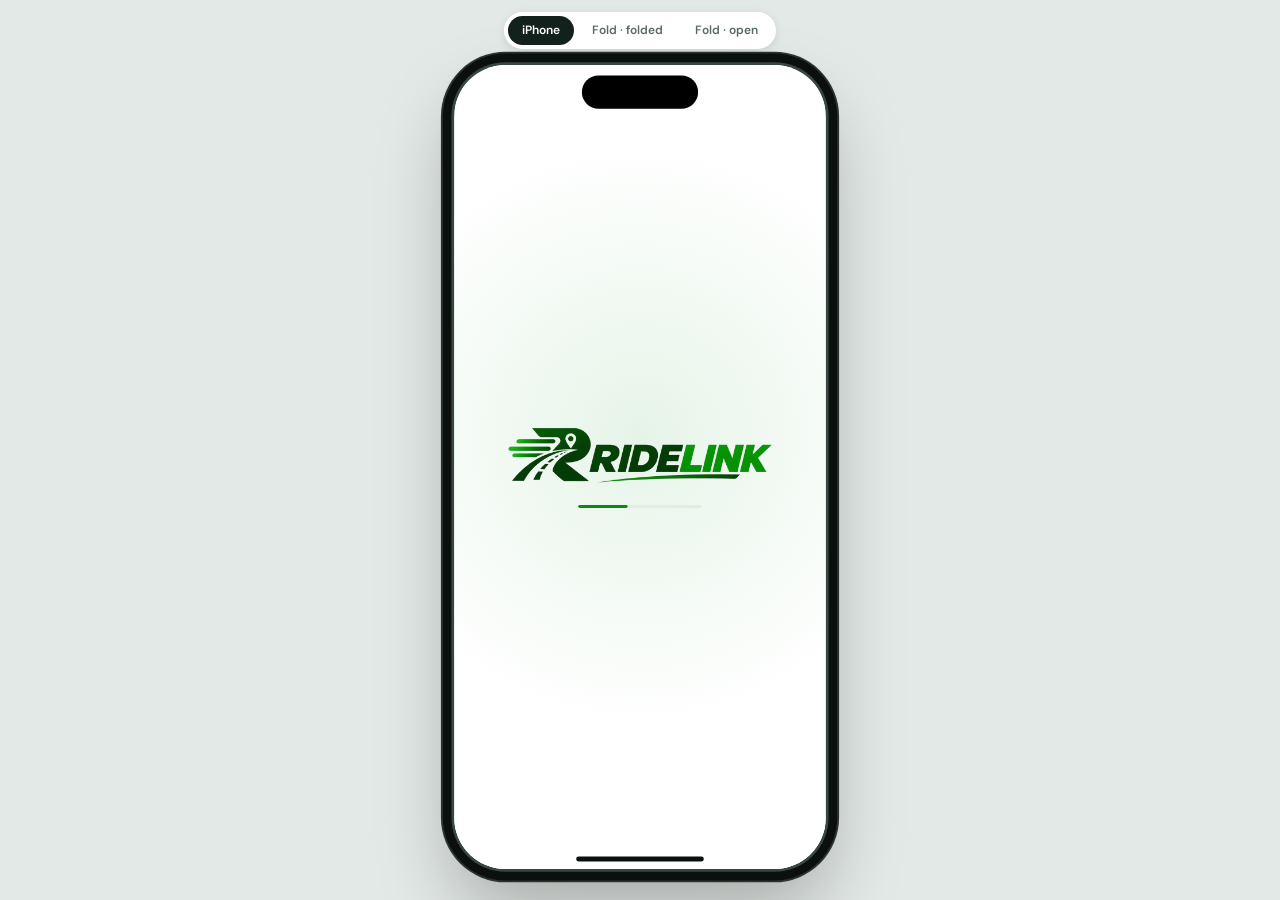
==== index.html @ 1ab0fea7 "Earnings: tappable trip cards with passenger breakdown, tips and payout status" ====
<!DOCTYPE html>
<html lang="en">
<head>
<meta charset="utf-8">
<meta name="viewport" content="width=device-width, initial-scale=1, viewport-fit=cover, interactive-widget=resizes-content">
<meta name="theme-color" content="#ffffff">
<meta name="apple-mobile-web-app-capable" content="yes">
<meta name="apple-mobile-web-app-status-bar-style" content="default">
<meta name="mobile-web-app-capable" content="yes">
<title>RideLink</title>
<link rel="icon" href="favicon.ico" sizes="any">
<link rel="icon" type="image/png" sizes="32x32" href="assets/icons/favicon-32.png">
<link rel="icon" type="image/png" sizes="16x16" href="assets/icons/favicon-16.png">
<link rel="apple-touch-icon" href="assets/icons/apple-touch-icon.png">
<link rel="manifest" href="manifest.webmanifest">
<meta name="apple-mobile-web-app-title" content="RideLink">
<link rel="preload" as="image" href="assets/logo.png">
<link rel="preconnect" href="https://fonts.googleapis.com">
<link rel="preconnect" href="https://fonts.gstatic.com" crossorigin>
<link href="https://fonts.googleapis.com/css2?family=Bricolage+Grotesque:wght@600;700;800&family=DM+Sans:wght@400;500;600;700&display=swap" rel="stylesheet">
<link rel="stylesheet" href="assets/vendor/leaflet.css">
<link rel="stylesheet" href="style.css?v=1795787626">
</head>
<body>
<div class="devbar" id="devbar" role="group" aria-label="Preview device"></div>
<div class="phone dev-iphone" id="phone" data-mode="passenger">
  <div id="boot" role="status" aria-label="Loading RideLink"><div class="bl"><img src="assets/logo.png" alt="RideLink"><div class="bar"><i></i></div></div></div>
  <div class="sbar" aria-hidden="true"></div>
  <div class="island"></div><div class="hole"></div>
  <div class="status"><span>9:41</span><span class="ic">
    <svg viewBox="0 0 18 12" aria-hidden="true"><rect x="0" y="8" width="3" height="4" rx="1"/><rect x="5" y="5.5" width="3" height="6.5" rx="1"/><rect x="10" y="3" width="3" height="9" rx="1"/><rect x="15" y="0" width="3" height="12" rx="1"/></svg>
    <svg viewBox="0 0 26 12" aria-hidden="true"><rect x=".5" y=".5" width="22" height="11" rx="3.5" fill="none" stroke="#13211c" opacity=".4"/><rect x="2" y="2" width="19" height="8" rx="2.2"/><rect x="24" y="4" width="2" height="4" rx="1" opacity=".4"/></svg></span></div>
  <header class="top" id="hdr"></header>
  <main id="screen"><div id="view"></div><div id="maplayer"></div></main>
  <nav class="tabs" id="tabs" aria-label="Main"></nav>
  <div class="hinge"></div>
  <div class="home"></div>
</div>
<script src="assets/vendor/leaflet.js"></script>
<script src="config.js"></script>
<script src="app.js?v=1795787626"></script>
</body>
</html>
---- assets/vendor/leaflet.css ----
/* required styles */

.leaflet-pane,
.leaflet-tile,
.leaflet-marker-icon,
.leaflet-marker-shadow,
.leaflet-tile-container,
.leaflet-pane > svg,
.leaflet-pane > canvas,
.leaflet-zoom-box,
.leaflet-image-layer,
.leaflet-layer {
	position: absolute;
	left: 0;
	top: 0;
	}
.leaflet-container {
	overflow: hidden;
	}
.leaflet-tile,
.leaflet-marker-icon,
.leaflet-marker-shadow {
	-webkit-user-select: none;
	   -moz-user-select: none;
	        user-select: none;
	  -webkit-user-drag: none;
	}
/* Prevents IE11 from highlighting tiles in blue */
.leaflet-tile::selection {
	background: transparent;
}
/* Safari renders non-retina tile on retina better with this, but Chrome is worse */
.leaflet-safari .leaflet-tile {
	image-rendering: -webkit-optimize-contrast;
	}
/* hack that prevents hw layers "stretching" when loading new tiles */
.leaflet-safari .leaflet-tile-container {
	width: 1600px;
	height: 1600px;
	-webkit-transform-origin: 0 0;
	}
.leaflet-marker-icon,
.leaflet-marker-shadow {
	display: block;
	}
/* .leaflet-container svg: reset svg max-width decleration shipped in Joomla! (joomla.org) 3.x */
/* .leaflet-container img: map is broken in FF if you have max-width: 100% on tiles */
.leaflet-container .leaflet-overlay-pane svg {
	max-width: none !important;
	max-height: none !important;
	}
.leaflet-container .leaflet-marker-pane img,
.leaflet-container .leaflet-shadow-pane img,
.leaflet-container .leaflet-tile-pane img,
.leaflet-container img.leaflet-image-layer,
.leaflet-container .leaflet-tile {
	max-width: none !important;
	max-height: none !important;
	width: auto;
	padding: 0;
	}

.leaflet-container img.leaflet-tile {
	/* See: https://bugs.chromium.org/p/chromium/issues/detail?id=600120 */
	mix-blend-mode: plus-lighter;
}

.leaflet-container.leaflet-touch-zoom {
	-ms-touch-action: pan-x pan-y;
	touch-action: pan-x pan-y;
	}
.leaflet-container.leaflet-touch-drag {
	-ms-touch-action: pinch-zoom;
	/* Fallback for FF which doesn't support pinch-zoom */
	touch-action: none;
	touch-action: pinch-zoom;
}
.leaflet-container.leaflet-touch-drag.leaflet-touch-zoom {
	-ms-touch-action: none;
	touch-action: none;
}
.leaflet-container {
	-webkit-tap-highlight-color: transparent;
}
.leaflet-container a {
	-webkit-tap-highlight-color: rgba(51, 181, 229, 0.4);
}
.leaflet-tile {
	filter: inherit;
	visibility: hidden;
	}
.leaflet-tile-loaded {
	visibility: inherit;
	}
.leaflet-zoom-box {
	width: 0;
	height: 0;
	-moz-box-sizing: border-box;
	     box-sizing: border-box;
	z-index: 800;
	}
/* workaround for https://bugzilla.mozilla.org/show_bug.cgi?id=888319 */
.leaflet-overlay-pane svg {
	-moz-user-select: none;
	}

.leaflet-pane         { z-index: 400; }

.leaflet-tile-pane    { z-index: 200; }
.leaflet-overlay-pane { z-index: 400; }
.leaflet-shadow-pane  { z-index: 500; }
.leaflet-marker-pane  { z-index: 600; }
.leaflet-tooltip-pane   { z-index: 650; }
.leaflet-popup-pane   { z-index: 700; }

.leaflet-map-pane canvas { z-index: 100; }
.leaflet-map-pane svg    { z-index: 200; }

.leaflet-vml-shape {
	width: 1px;
	height: 1px;
	}
.lvml {
	behavior: url(#default#VML);
	display: inline-block;
	position: absolute;
	}


/* control positioning */

.leaflet-control {
	position: relative;
	z-index: 800;
	pointer-events: visiblePainted; /* IE 9-10 doesn't have auto */
	pointer-events: auto;
	}
.leaflet-top,
.leaflet-bottom {
	position: absolute;
	z-index: 1000;
	pointer-events: none;
	}
.leaflet-top {
	top: 0;
	}
.leaflet-right {
	right: 0;
	}
.leaflet-bottom {
	bottom: 0;
	}
.leaflet-left {
	left: 0;
	}
.leaflet-control {
	float: left;
	clear: both;
	}
.leaflet-right .leaflet-control {
	float: right;
	}
.leaflet-top .leaflet-control {
	margin-top: 10px;
	}
.leaflet-bottom .leaflet-control {
	margin-bottom: 10px;
	}
.leaflet-left .leaflet-control {
	margin-left: 10px;
	}
.leaflet-right .leaflet-control {
	margin-right: 10px;
	}


/* zoom and fade animations */

.leaflet-fade-anim .leaflet-popup {
	opacity: 0;
	-webkit-transition: opacity 0.2s linear;
	   -moz-transition: opacity 0.2s linear;
	        transition: opacity 0.2s linear;
	}
.leaflet-fade-anim .leaflet-map-pane .leaflet-popup {
	opacity: 1;
	}
.leaflet-zoom-animated {
	-webkit-transform-origin: 0 0;
	    -ms-transform-origin: 0 0;
	        transform-origin: 0 0;
	}
svg.leaflet-zoom-animated {
	will-change: transform;
}

.leaflet-zoom-anim .leaflet-zoom-animated {
	-webkit-transition: -webkit-transform 0.25s cubic-bezier(0,0,0.25,1);
	   -moz-transition:    -moz-transform 0.25s cubic-bezier(0,0,0.25,1);
	        transition:         transform 0.25s cubic-bezier(0,0,0.25,1);
	}
.leaflet-zoom-anim .leaflet-tile,
.leaflet-pan-anim .leaflet-tile {
	-webkit-transition: none;
	   -moz-transition: none;
	        transition: none;
	}

.leaflet-zoom-anim .leaflet-zoom-hide {
	visibility: hidden;
	}


/* cursors */

.leaflet-interactive {
	cursor: pointer;
	}
.leaflet-grab {
	cursor: -webkit-grab;
	cursor:    -moz-grab;
	cursor:         grab;
	}
.leaflet-crosshair,
.leaflet-crosshair .leaflet-interactive {
	cursor: crosshair;
	}
.leaflet-popup-pane,
.leaflet-control {
	cursor: auto;
	}
.leaflet-dragging .leaflet-grab,
.leaflet-dragging .leaflet-grab .leaflet-interactive,
.leaflet-dragging .leaflet-marker-draggable {
	cursor: move;
	cursor: -webkit-grabbing;
	cursor:    -moz-grabbing;
	cursor:         grabbing;
	}

/* marker & overlays interactivity */
.leaflet-marker-icon,
.leaflet-marker-shadow,
.leaflet-image-layer,
.leaflet-pane > svg path,
.leaflet-tile-container {
	pointer-events: none;
	}

.leaflet-marker-icon.leaflet-interactive,
.leaflet-image-layer.leaflet-interactive,
.leaflet-pane > svg path.leaflet-interactive,
svg.leaflet-image-layer.leaflet-interactive path {
	pointer-events: visiblePainted; /* IE 9-10 doesn't have auto */
	pointer-events: auto;
	}

/* visual tweaks */

.leaflet-container {
	background: #ddd;
	outline-offset: 1px;
	}
.leaflet-container a {
	color: #0078A8;
	}
.leaflet-zoom-box {
	border: 2px dotted #38f;
	background: rgba(255,255,255,0.5);
	}


/* general typography */
.leaflet-container {
	font-family: "Helvetica Neue", Arial, Helvetica, sans-serif;
	font-size: 12px;
	font-size: 0.75rem;
	line-height: 1.5;
	}


/* general toolbar styles */

.leaflet-bar {
	box-shadow: 0 1px 5px rgba(0,0,0,0.65);
	border-radius: 4px;
	}
.leaflet-bar a {
	background-color: #fff;
	border-bottom: 1px solid #ccc;
	width: 26px;
	height: 26px;
	line-height: 26px;
	display: block;
	text-align: center;
	text-decoration: none;
	color: black;
	}
.leaflet-bar a,
.leaflet-control-layers-toggle {
	background-position: 50% 50%;
	background-repeat: no-repeat;
	display: block;
	}
.leaflet-bar a:hover,
.leaflet-bar a:focus {
	background-color: #f4f4f4;
	}
.leaflet-bar a:first-child {
	border-top-left-radius: 4px;
	border-top-right-radius: 4px;
	}
.leaflet-bar a:last-child {
	border-bottom-left-radius: 4px;
	border-bottom-right-radius: 4px;
	border-bottom: none;
	}
.leaflet-bar a.leaflet-disabled {
	cursor: default;
	background-color: #f4f4f4;
	color: #bbb;
	}

.leaflet-touch .leaflet-bar a {
	width: 30px;
	height: 30px;
	line-height: 30px;
	}
.leaflet-touch .leaflet-bar a:first-child {
	border-top-left-radius: 2px;
	border-top-right-radius: 2px;
	}
.leaflet-touch .leaflet-bar a:last-child {
	border-bottom-left-radius: 2px;
	border-bottom-right-radius: 2px;
	}

/* zoom control */

.leaflet-control-zoom-in,
.leaflet-control-zoom-out {
	font: bold 18px 'Lucida Console', Monaco, monospace;
	text-indent: 1px;
	}

.leaflet-touch .leaflet-control-zoom-in, .leaflet-touch .leaflet-control-zoom-out  {
	font-size: 22px;
	}


/* layers control */

.leaflet-control-layers {
	box-shadow: 0 1px 5px rgba(0,0,0,0.4);
	background: #fff;
	border-radius: 5px;
	}
.leaflet-control-layers-toggle {
	background-image: url(images/layers.png);
	width: 36px;
	height: 36px;
	}
.leaflet-retina .leaflet-control-layers-toggle {
	background-image: url(images/layers-2x.png);
	background-size: 26px 26px;
	}
.leaflet-touch .leaflet-control-layers-toggle {
	width: 44px;
	height: 44px;
	}
.leaflet-control-layers .leaflet-control-layers-list,
.leaflet-control-layers-expanded .leaflet-control-layers-toggle {
	display: none;
	}
.leaflet-control-layers-expanded .leaflet-control-layers-list {
	display: block;
	position: relative;
	}
.leaflet-control-layers-expanded {
	padding: 6px 10px 6px 6px;
	color: #333;
	background: #fff;
	}
.leaflet-control-layers-scrollbar {
	overflow-y: scroll;
	overflow-x: hidden;
	padding-right: 5px;
	}
.leaflet-control-layers-selector {
	margin-top: 2px;
	position: relative;
	top: 1px;
	}
.leaflet-control-layers label {
	display: block;
	font-size: 13px;
	font-size: 1.08333em;
	}
.leaflet-control-layers-separator {
	height: 0;
	border-top: 1px solid #ddd;
	margin: 5px -10px 5px -6px;
	}

/* Default icon URLs */
.leaflet-default-icon-path { /* used only in path-guessing heuristic, see L.Icon.Default */
	background-image: url(images/marker-icon.png);
	}


/* attribution and scale controls */

.leaflet-container .leaflet-control-attribution {
	background: #fff;
	background: rgba(255, 255, 255, 0.8);
	margin: 0;
	}
.leaflet-control-attribution,
.leaflet-control-scale-line {
	padding: 0 5px;
	color: #333;
	line-height: 1.4;
	}
.leaflet-control-attribution a {
	text-decoration: none;
	}
.leaflet-control-attribution a:hover,
.leaflet-control-attribution a:focus {
	text-decoration: underline;
	}
.leaflet-attribution-flag {
	display: inline !important;
	vertical-align: baseline !important;
	width: 1em;
	height: 0.6669em;
	}
.leaflet-left .leaflet-control-scale {
	margin-left: 5px;
	}
.leaflet-bottom .leaflet-control-scale {
	margin-bottom: 5px;
	}
.leaflet-control-scale-line {
	border: 2px solid #777;
	border-top: none;
	line-height: 1.1;
	padding: 2px 5px 1px;
	white-space: nowrap;
	-moz-box-sizing: border-box;
	     box-sizing: border-box;
	background: rgba(255, 255, 255, 0.8);
	text-shadow: 1px 1px #fff;
	}
.leaflet-control-scale-line:not(:first-child) {
	border-top: 2px solid #777;
	border-bottom: none;
	margin-top: -2px;
	}
.leaflet-control-scale-line:not(:first-child):not(:last-child) {
	border-bottom: 2px solid #777;
	}

.leaflet-touch .leaflet-control-attribution,
.leaflet-touch .leaflet-control-layers,
.leaflet-touch .leaflet-bar {
	box-shadow: none;
	}
.leaflet-touch .leaflet-control-layers,
.leaflet-touch .leaflet-bar {
	border: 2px solid rgba(0,0,0,0.2);
	background-clip: padding-box;
	}


/* popup */

.leaflet-popup {
	position: absolute;
	text-align: center;
	margin-bottom: 20px;
	}
.leaflet-popup-content-wrapper {
	padding: 1px;
	text-align: left;
	border-radius: 12px;
	}
.leaflet-popup-content {
	margin: 13px 24px 13px 20px;
	line-height: 1.3;
	font-size: 13px;
	font-size: 1.08333em;
	min-height: 1px;
	}
.leaflet-popup-content p {
	margin: 17px 0;
	margin: 1.3em 0;
	}
.leaflet-popup-tip-container {
	width: 40px;
	height: 20px;
	position: absolute;
	left: 50%;
	margin-top: -1px;
	margin-left: -20px;
	overflow: hidden;
	pointer-events: none;
	}
.leaflet-popup-tip {
	width: 17px;
	height: 17px;
	padding: 1px;

	margin: -10px auto 0;
	pointer-events: auto;

	-webkit-transform: rotate(45deg);
	   -moz-transform: rotate(45deg);
	    -ms-transform: rotate(45deg);
	        transform: rotate(45deg);
	}
.leaflet-popup-content-wrapper,
.leaflet-popup-tip {
	background: white;
	color: #333;
	box-shadow: 0 3px 14px rgba(0,0,0,0.4);
	}
.leaflet-container a.leaflet-popup-close-button {
	position: absolute;
	top: 0;
	right: 0;
	border: none;
	text-align: center;
	width: 24px;
	height: 24px;
	font: 16px/24px Tahoma, Verdana, sans-serif;
	color: #757575;
	text-decoration: none;
	background: transparent;
	}
.leaflet-container a.leaflet-popup-close-button:hover,
.leaflet-container a.leaflet-popup-close-button:focus {
	color: #585858;
	}
.leaflet-popup-scrolled {
	overflow: auto;
	}

.leaflet-oldie .leaflet-popup-content-wrapper {
	-ms-zoom: 1;
	}
.leaflet-oldie .leaflet-popup-tip {
	width: 24px;
	margin: 0 auto;

	-ms-filter: "progid:DXImageTransform.Microsoft.Matrix(M11=0.70710678, M12=0.70710678, M21=-0.70710678, M22=0.70710678)";
	filter: progid:DXImageTransform.Microsoft.Matrix(M11=0.70710678, M12=0.70710678, M21=-0.70710678, M22=0.70710678);
	}

.leaflet-oldie .leaflet-control-zoom,
.leaflet-oldie .leaflet-control-layers,
.leaflet-oldie .leaflet-popup-content-wrapper,
.leaflet-oldie .leaflet-popup-tip {
	border: 1px solid #999;
	}


/* div icon */

.leaflet-div-icon {
	background: #fff;
	border: 1px solid #666;
	}


/* Tooltip */
/* Base styles for the element that has a tooltip */
.leaflet-tooltip {
	position: absolute;
	padding: 6px;
	background-color: #fff;
	border: 1px solid #fff;
	border-radius: 3px;
	color: #222;
	white-space: nowrap;
	-webkit-user-select: none;
	-moz-user-select: none;
	-ms-user-select: none;
	user-select: none;
	pointer-events: none;
	box-shadow: 0 1px 3px rgba(0,0,0,0.4);
	}
.leaflet-tooltip.leaflet-interactive {
	cursor: pointer;
	pointer-events: auto;
	}
.leaflet-tooltip-top:before,
.leaflet-tooltip-bottom:before,
.leaflet-tooltip-left:before,
.leaflet-tooltip-right:before {
	position: absolute;
	pointer-events: none;
	border: 6px solid transparent;
	background: transparent;
	content: "";
	}

/* Directions */

.leaflet-tooltip-bottom {
	margin-top: 6px;
}
.leaflet-tooltip-top {
	margin-top: -6px;
}
.leaflet-tooltip-bottom:before,
.leaflet-tooltip-top:before {
	left: 50%;
	margin-left: -6px;
	}
.leaflet-tooltip-top:before {
	bottom: 0;
	margin-bottom: -12px;
	border-top-color: #fff;
	}
.leaflet-tooltip-bottom:before {
	top: 0;
	margin-top: -12px;
	margin-left: -6px;
	border-bottom-color: #fff;
	}
.leaflet-tooltip-left {
	margin-left: -6px;
}
.leaflet-tooltip-right {
	margin-left: 6px;
}
.leaflet-tooltip-left:before,
.leaflet-tooltip-right:before {
	top: 50%;
	margin-top: -6px;
	}
.leaflet-tooltip-left:before {
	right: 0;
	margin-right: -12px;
	border-left-color: #fff;
	}
.leaflet-tooltip-right:before {
	left: 0;
	margin-left: -12px;
	border-right-color: #fff;
	}

/* Printing */

@media print {
	/* Prevent printers from removing background-images of controls. */
	.leaflet-control {
		-webkit-print-color-adjust: exact;
		print-color-adjust: exact;
		}
	}
---- style.css ----
/* RideLink prototype v2
   Tokens: green = passenger mode, indigo = driver mode, amber = paid boost only.
   Layout: the phone is a size container, so screens respond to the app width (folded, phone, unfolded),
   not the browser window. */
:root{
  --ink:#13211c; --muted:#5b6a64; --bg:#e3e9e6; --surface:#fff; --soft:#f4f6f5; --line:#dbe2df;
  --brand:#0a5c4a; --brand-soft:#dcefe9; --brand-ink:#fff;
  --boost:#f0a500; --boost-soft:#fff3d1; --boost-ink:#6b4700;
  --bad:#b3261e; --bad-soft:#fbe4e2; --good:#0f7a4f;
  --display:'Bricolage Grotesque','DM Sans',system-ui,sans-serif; --body:'DM Sans',system-ui,sans-serif;
  color-scheme:light;
}
.phone[data-mode="driver"]{--brand:#27338f;--brand-soft:#e3e6fa}
*{box-sizing:border-box;margin:0;padding:0}
html,body{height:100%}
body{overflow:hidden;background:var(--bg);color:var(--ink);font-family:var(--body);font-size:13.5px;line-height:1.4;display:flex;align-items:center;justify-content:center;-webkit-font-smoothing:antialiased}
button{font:inherit;color:inherit;cursor:pointer;border:0;background:none;-webkit-tap-highlight-color:transparent}
input,select{font:inherit;color:inherit}
:focus-visible{outline:3px solid var(--brand);outline-offset:2px}
.i{fill:none;stroke:currentColor;stroke-width:1.8;stroke-linecap:round;stroke-linejoin:round;flex:none}

/* ---------- device preview ---------- */
.devbar{position:fixed;top:12px;left:50%;transform:translateX(-50%);display:flex;gap:4px;background:#fff;border-radius:99px;padding:4px;box-shadow:0 2px 10px rgba(0,0,0,.1);z-index:50}
.devbar button{padding:6px 14px;border-radius:99px;font-size:12px;font-weight:600;color:var(--muted)}
.devbar button[aria-pressed="true"]{background:#13211c;color:#fff}
body.bare .devbar{display:none}
.phone{position:relative;width:390px;height:844px;flex:none;margin-top:34px;background:var(--soft);overflow:hidden;display:flex;flex-direction:column;transform-origin:center center;container-type:inline-size;container-name:app}
.phone.dev-iphone{border-radius:54px;box-shadow:0 0 0 3px #3a4642,0 0 0 12px #0b100e,0 0 0 14px #2a3330,0 40px 80px rgba(0,0,0,.28)}
.phone.dev-cover,.phone.dev-open{box-shadow:0 0 0 3px #4a5550,0 0 0 9px #101614,0 30px 70px rgba(0,0,0,.28)}
.phone.dev-cover{border-radius:34px}
.phone.dev-open{border-radius:24px}
.island{position:absolute;top:11px;left:50%;transform:translateX(-50%);width:122px;height:35px;border-radius:20px;background:#000;z-index:30}
.hole{display:none;position:absolute;top:10px;left:50%;transform:translateX(-50%);width:11px;height:11px;border-radius:50%;background:#000;z-index:30}
.dev-cover .island,.dev-open .island{display:none}
.dev-cover .hole,.dev-open .hole{display:block}
.hinge{display:none;position:absolute;top:0;bottom:0;left:50%;width:14px;transform:translateX(-50%);background:linear-gradient(90deg,transparent,rgba(0,0,0,.09) 45%,rgba(0,0,0,.14) 50%,rgba(0,0,0,.09) 55%,transparent);pointer-events:none;z-index:25}
.dev-open .hinge{display:block}
.status{flex:none;height:54px;background:var(--surface);display:flex;align-items:flex-start;justify-content:space-between;padding:17px 34px 0 38px;font-weight:600;font-size:15px}
.dev-cover .status,.dev-open .status{height:30px;padding:8px 22px 0;font-size:12px}
.status .ic{display:flex;gap:6px;align-items:center}
.status svg{height:12px;width:auto;fill:var(--ink)}
.home{position:absolute;bottom:8px;left:50%;transform:translateX(-50%);width:134px;height:5px;border-radius:5px;background:#0b100e;z-index:30}
.dev-cover .home,.dev-open .home{display:none}
body.bare .phone{width:100%!important;height:100%!important;margin:0;border-radius:0;box-shadow:none;transform:none!important}
body.bare .island,body.bare .hole,body.bare .status,body.bare .home,body.bare .hinge{display:none}

/* ---------- header / mode switch ---------- */
header.top{background:var(--surface);padding:6px 16px 10px;display:flex;align-items:center;justify-content:space-between;gap:10px;flex:none}
.logo{display:flex;align-items:center;gap:7px;min-width:0}
.logo{flex:0 1 auto;padding:4px 2px;border-radius:8px}
.logo:active{transform:scale(.97)}
.logo img{display:block;height:20px;width:auto;max-width:100%;object-fit:contain;object-position:left center}
.logo .mark{display:none;height:28px}
.seg{position:relative;display:grid;grid-template-columns:1fr 1fr;background:var(--soft);border-radius:99px;padding:3px;flex:none}
.seg .thumb{position:absolute;top:3px;bottom:3px;left:3px;width:calc(50% - 3px);background:var(--brand);border-radius:99px;transition:transform .22s ease,background .2s;box-shadow:0 2px 6px rgba(0,0,0,.18)}
.seg[data-m="driver"] .thumb{transform:translateX(100%)}
.seg button{position:relative;z-index:1;display:flex;align-items:center;justify-content:center;gap:5px;padding:6px 11px;border-radius:99px;font-size:12px;font-weight:600;color:var(--muted);transition:color .2s}
.seg button[aria-selected="true"]{color:#fff}
.seg .l2{display:none}
.me{width:30px;height:30px;border-radius:50%;background:var(--brand-soft);color:var(--brand);font-size:11px;font-weight:700;display:grid;place-items:center;flex:none}
.phone.onb header.top,.phone.onb nav.tabs{display:none}

#screen{flex:1;overflow-y:auto;overflow-x:hidden;padding:14px 16px 20px;scrollbar-width:thin}

/* ---------- tab bar with centre action ---------- */
nav.tabs{flex:none;display:grid;grid-template-columns:repeat(3,1fr);align-items:end;background:var(--surface);border-top:1px solid var(--line);padding:4px 6px 26px}
.dev-cover nav.tabs,.dev-open nav.tabs,body.bare nav.tabs{padding-bottom:8px}
nav.tabs button.t{display:flex;flex-direction:column;align-items:center;gap:2px;padding:6px 2px;border-radius:12px;font-size:10.5px;font-weight:600;color:var(--muted);position:relative}
nav.tabs button.t[aria-current="page"]{color:var(--brand)}
nav.tabs button.fab{display:flex;flex-direction:column;align-items:center;gap:3px;font-size:10.5px;font-weight:700;color:var(--brand);position:relative}
.fab .disc{width:52px;height:52px;border-radius:50%;background:var(--brand);color:#fff;display:grid;place-items:center;margin-top:-26px;box-shadow:0 0 0 5px var(--surface),0 8px 18px rgba(0,0,0,.22);transition:background .2s,transform .1s}
.fab:active .disc{transform:scale(.95)}
.dot{position:absolute;top:4px;left:calc(50% + 6px);width:9px;height:9px;border-radius:50%;background:var(--bad);box-shadow:0 0 0 2px var(--surface)}

/* ---------- type + surfaces ---------- */
h2{font-family:var(--display);font-size:19px;font-weight:700;letter-spacing:-.02em;margin-bottom:2px}
h3{font-size:11px;font-weight:700;letter-spacing:.06em;text-transform:uppercase;color:var(--muted);margin:16px 0 8px;display:flex;justify-content:space-between;align-items:center}
h3 a,h3 button{font-size:12px;text-transform:none;letter-spacing:0;color:var(--brand);font-weight:600}
.sub{color:var(--muted);font-size:12.5px;margin-bottom:12px}
.card{background:var(--surface);border-radius:18px;padding:13px;margin-bottom:10px;box-shadow:0 1px 2px rgba(19,33,28,.05),0 4px 14px rgba(19,33,28,.04)}
.card.tap{cursor:pointer;text-align:left;width:100%;display:block}
.card.tap:active{transform:scale(.99)}
.card.promoted{box-shadow:0 0 0 1.5px var(--boost),0 4px 14px rgba(240,165,0,.15)}
.card.sel{box-shadow:0 0 0 2px var(--brand),0 4px 14px rgba(19,33,28,.08)}
.row{display:flex;align-items:center;gap:10px}
.between{justify-content:space-between}
.grow{flex:1;min-width:0}
.avatar{width:34px;height:34px;border-radius:50%;background:var(--brand-soft);color:var(--brand);font-weight:700;display:grid;place-items:center;flex:none;font-size:12px}
.avatar.lg{width:56px;height:56px;font-size:19px}
.name{font-weight:600;font-size:13.5px}
.meta{font-size:12px;color:var(--muted)}
.chip{display:inline-flex;align-items:center;gap:4px;font-size:10.5px;font-weight:600;padding:3px 8px;border-radius:99px;background:var(--soft);color:var(--muted);white-space:nowrap}
.chip.promo{background:var(--boost-soft);color:var(--boost-ink)}
.chip.good{background:var(--brand-soft);color:var(--brand)}
.chip.bad{background:var(--bad-soft);color:var(--bad)}
button.chip{cursor:pointer;border:1px solid var(--line);background:var(--surface);padding:6px 11px;font-size:11.5px}
button.chip[aria-pressed="true"]{background:var(--brand);color:#fff;border-color:var(--brand)}
.chips{display:flex;flex-wrap:wrap;gap:6px}
.route{position:relative;margin:10px 0;padding-left:20px;display:grid;gap:10px;font-size:13.5px}
.route::before{content:"";position:absolute;left:5px;top:8px;bottom:8px;border-left:2px dashed var(--line)}
.route div{position:relative;font-weight:600}
.route div::before{content:"";position:absolute;left:-20px;top:4px;width:11px;height:11px;border-radius:50%;border:3px solid var(--brand);background:#fff}
.route div:last-child::before{background:var(--brand)}
.route small{display:block;font-weight:400;color:var(--muted);font-size:11.5px}
.price{font-family:var(--display);font-weight:700;font-size:16px;letter-spacing:-.02em}
.price small{font-family:var(--body);font-weight:500;font-size:11px;color:var(--muted)}
.hint{font-size:11.5px;color:var(--muted)}
.note{font-size:12px;color:var(--muted);background:var(--soft);border:1px dashed var(--line);border-radius:12px;padding:10px 12px;margin-top:10px}
.empty{text-align:center;padding:22px 12px;color:var(--muted)}
.empty b{display:block;color:var(--ink);margin-bottom:4px}

/* ---------- buttons + forms ---------- */
.btn{display:flex;align-items:center;justify-content:center;gap:7px;width:100%;padding:11px 14px;border-radius:12px;font-weight:600;font-size:13.5px;text-align:center;background:var(--brand);color:var(--brand-ink)}
.btn.ghost{background:var(--brand-soft);color:var(--brand)}
.btn.boost{background:var(--boost);color:#2b1c00}
.btn.bad{background:var(--bad-soft);color:var(--bad)}
.btn.sm{display:inline-flex;width:auto;padding:7px 12px;font-size:12px;border-radius:10px}
.btn[disabled]{opacity:.4;cursor:not-allowed}
.btns{display:flex;gap:8px;margin-top:10px;flex-wrap:wrap}
.btns .btn{flex:1}
.field{display:grid;gap:5px;margin-bottom:12px}
.field label,.label{font-size:11.5px;font-weight:600;color:var(--muted)}
.input{width:100%;padding:10px 12px;border-radius:12px;border:1px solid var(--line);background:var(--surface);font-size:13.5px}
.input:focus{border-color:var(--brand);outline:none}
.soft .input{background:var(--soft);border-color:transparent}
.two{display:grid;grid-template-columns:1fr 1fr;gap:10px}
.stepper{display:flex;align-items:center;gap:14px}
.stepper button{width:32px;height:32px;border-radius:50%;border:1px solid var(--line);font-size:17px;font-weight:700;background:var(--surface)}
.stepper b{font-size:15px;min-width:18px;text-align:center}
.toggle{display:flex;align-items:center;justify-content:space-between;padding:10px 0;gap:12px}
.switch{width:44px;height:26px;border-radius:99px;background:var(--line);position:relative;flex:none;transition:background .15s}
.switch::after{content:"";position:absolute;top:3px;left:3px;width:20px;height:20px;border-radius:50%;background:#fff;transition:transform .15s}
.switch[aria-pressed="true"]{background:var(--brand)}
.switch[aria-pressed="true"]::after{transform:translateX(18px)}
.back{display:inline-flex;align-items:center;gap:4px;font-weight:600;font-size:12.5px;color:var(--brand);margin-bottom:8px;padding:4px 0}
.tabs2{display:grid;grid-template-columns:1fr 1fr;background:var(--surface);border-radius:12px;padding:3px;margin-bottom:12px;box-shadow:0 1px 2px rgba(19,33,28,.05)}
.tabs2 button{padding:8px;border-radius:9px;font-weight:600;font-size:12.5px;color:var(--muted)}
.tabs2 button[aria-selected="true"]{background:var(--brand);color:#fff}

/* ---------- swipeable rails + trip rules ---------- */
.rail{display:flex;gap:8px;overflow-x:auto;scroll-snap-type:x proximity;margin:0 -16px;padding:2px 16px 8px;scrollbar-width:none;cursor:grab}
.rail::-webkit-scrollbar{display:none}
.rail.drag{cursor:grabbing;scroll-snap-type:none}
.rail>*{scroll-snap-align:start;flex:none}
.rule{width:136px;text-align:left;background:var(--surface);border-radius:16px;padding:11px;display:grid;gap:7px;border:1.5px solid transparent;box-shadow:0 1px 2px rgba(19,33,28,.05),0 4px 14px rgba(19,33,28,.04);position:relative}
.rule .ico{width:32px;height:32px;border-radius:10px;background:var(--brand-soft);color:var(--brand);display:grid;place-items:center}
.rule b{font-size:12.5px;font-weight:600;display:block}
.rule span.d{font-size:11px;color:var(--muted);line-height:1.3;display:block}
button.rule[aria-pressed="true"]{border-color:var(--brand);background:var(--brand-soft)}
button.rule[aria-pressed="true"]::after{content:"";position:absolute;top:9px;right:9px;width:16px;height:16px;border-radius:50%;background:var(--brand) url("data:image/svg+xml,%3Csvg xmlns='http://www.w3.org/2000/svg' viewBox='0 0 24 24' fill='none' stroke='white' stroke-width='3.5' stroke-linecap='round' stroke-linejoin='round'%3E%3Cpath d='M6 12.5l4 4 8-9'/%3E%3C/svg%3E") center/11px no-repeat}
.swipe{display:flex;align-items:center;gap:4px;font-size:11px;color:var(--muted);font-weight:500;text-transform:none;letter-spacing:0}

/* ---------- map ---------- */
.map{position:relative;border-radius:18px;overflow:hidden;background-color:#e9efed;background-image:linear-gradient(#dbe4e0 1px,transparent 1px),linear-gradient(90deg,#dbe4e0 1px,transparent 1px);background-size:28px 28px;margin-bottom:12px;box-shadow:inset 0 0 0 1px rgba(19,33,28,.06)}
.map svg{display:block;width:100%;height:auto}
.maptag{position:absolute;left:10px;top:10px;font-size:10px;font-weight:600;background:rgba(255,255,255,.9);padding:3px 8px;border-radius:99px;color:var(--muted)}
.ml{font:500 9.5px var(--body);fill:#6a7a74;paint-order:stroke;stroke:#eef3f1;stroke-width:3px}
.ml.b{font-weight:700;fill:var(--ink);font-size:10.5px}
.pulse{fill:var(--brand);opacity:.25;animation:pulse 1.6s ease-out infinite;transform-box:fill-box;transform-origin:center}
@keyframes pulse{from{transform:scale(.6);opacity:.45}to{transform:scale(2.4);opacity:0}}
.prog{height:6px;border-radius:6px;background:var(--line);overflow:hidden;margin:8px 0}
.prog i{display:block;height:100%;background:var(--brand);border-radius:6px;transition:width .3s linear}

/* ---------- chat bubbles, codes, sheets ---------- */
.bubble{max-width:82%;padding:8px 12px;border-radius:16px;margin-bottom:6px;font-size:13px}
.bubble.me{background:var(--brand);color:#fff;margin-left:auto;border-bottom-right-radius:4px}
.bubble.them{background:var(--surface);border-bottom-left-radius:4px}
.code{font-family:var(--display);font-size:30px;font-weight:700;letter-spacing:.18em;text-align:center;background:var(--brand-soft);color:var(--brand);border-radius:16px;padding:12px;margin:10px 0}
.backdrop{position:absolute;inset:0;background:rgba(10,20,16,.45);display:flex;align-items:flex-end;z-index:40}
.sheet{background:var(--surface);width:100%;border-radius:24px 24px 0 0;padding:16px 16px 22px;max-height:90%;overflow-y:auto;animation:up .2s ease-out}
@keyframes up{from{transform:translateY(30px);opacity:.6}to{transform:none;opacity:1}}
.plan{display:flex;justify-content:space-between;align-items:center;width:100%;padding:11px 12px;border:1.5px solid var(--line);border-radius:14px;margin-bottom:8px;text-align:left}
.plan[aria-pressed="true"]{border-color:var(--boost);background:var(--boost-soft)}
.toast{position:absolute;left:16px;right:16px;bottom:100px;background:#13211c;color:#fff;padding:10px 14px;border-radius:14px;font-size:12.5px;z-index:45;box-shadow:0 8px 24px rgba(0,0,0,.3)}
.stars{display:flex;gap:6px;justify-content:center;margin:10px 0 14px}
.stars button{color:#c9d3cf}
.stars button.on{color:var(--boost)}
.stars button.on svg{fill:var(--boost)}

/* ---------- home / dashboard bits ---------- */
.hero{background:var(--brand);color:#fff;border-radius:18px;padding:12px 14px;margin-top:10px;transition:background .2s}
.hero .meta{color:rgba(255,255,255,.75)}
.hero .big{font-family:var(--display);font-size:24px;font-weight:700;letter-spacing:-.02em}
.bars{display:flex;align-items:flex-end;gap:6px;height:54px}
.bars div{flex:1;display:grid;gap:3px;justify-items:center;height:100%;align-content:end;font-size:9.5px;color:rgba(255,255,255,.7)}
.bars i{display:block;width:100%;border-radius:5px 5px 2px 2px;background:rgba(255,255,255,.28);min-height:3px}
.bars div.hi i{background:var(--boost)}
.stats{display:grid;grid-template-columns:repeat(3,1fr);gap:8px;margin-bottom:12px}
.stat{background:var(--surface);border-radius:14px;padding:10px;box-shadow:0 1px 2px rgba(19,33,28,.05)}
.stat b{display:block;font-family:var(--display);font-size:16px}
.stat span{font-size:11px;color:var(--muted)}
.where{display:flex;align-items:center;gap:10px;width:100%;background:var(--surface);border-radius:16px;padding:13px 14px;box-shadow:0 1px 2px rgba(19,33,28,.05),0 6px 18px rgba(19,33,28,.06);color:var(--muted);font-size:14px;text-align:left;margin-bottom:12px}
.where svg{color:var(--brand)}
.listrow{display:flex;align-items:center;gap:10px;padding:11px 0;border-bottom:1px solid var(--soft);width:100%;text-align:left}
.listrow:last-child{border-bottom:0}
.listrow .ico{width:32px;height:32px;border-radius:10px;background:var(--brand-soft);color:var(--brand);display:grid;place-items:center;flex:none}
.badge-ok{color:var(--good)}

/* ---------- onboarding ---------- */
.onbwrap{min-height:100%;display:flex;flex-direction:column}
.onbwrap .top{display:flex;align-items:center;justify-content:space-between;margin-bottom:10px;min-height:28px}
.steps{display:flex;gap:4px;flex:1;margin:0 12px}
.steps i{flex:1;height:4px;border-radius:4px;background:var(--line)}
.steps i.on{background:var(--brand)}
.skip{font-size:12px;font-weight:600;color:var(--muted)}
.onbwrap .body{flex:1}
.onbwrap h2{font-size:23px;margin-bottom:6px}
.splash{background:var(--brand);color:#fff;border-radius:24px;padding:18px;margin-bottom:14px}
.splash h2{font-size:26px;line-height:1.1;margin:10px 0 6px}
.splash p{color:rgba(255,255,255,.8);font-size:13px}
.splash .map{margin:14px 0 0;box-shadow:none}
.role{display:flex;gap:12px;align-items:center;width:100%;text-align:left;background:var(--surface);border:1.5px solid transparent;border-radius:16px;padding:13px;margin-bottom:10px;box-shadow:0 1px 2px rgba(19,33,28,.05)}
.role[aria-pressed="true"]{border-color:var(--brand);background:var(--brand-soft)}
.role .ico{width:40px;height:40px;border-radius:12px;background:var(--brand-soft);color:var(--brand);display:grid;place-items:center;flex:none}
.role[aria-pressed="true"] .ico{background:var(--brand);color:#fff}
.phonefield{display:flex;gap:8px}
.phonefield .pre{padding:10px 12px;border-radius:12px;background:var(--surface);border:1px solid var(--line);font-weight:600}
.otp{display:flex;gap:10px;justify-content:center;margin:18px 0}
.otp input{width:54px;height:60px;text-align:center;font-size:24px;font-family:var(--display);font-weight:700;border-radius:14px;border:1.5px solid var(--line);background:var(--surface)}
.otp input:focus{border-color:var(--brand);outline:none}
.otp.shake{animation:shake .35s}
@keyframes shake{20%,60%{transform:translateX(-6px)}40%,80%{transform:translateX(6px)}}
.upload{display:flex;align-items:center;gap:10px;width:100%;text-align:left;background:var(--surface);border:1.5px dashed var(--line);border-radius:14px;padding:11px 12px;margin-bottom:8px}
.upload .ico{width:34px;height:34px;border-radius:10px;background:var(--soft);color:var(--muted);display:grid;place-items:center;flex:none}
.upload.done{border-style:solid;border-color:var(--brand);background:var(--brand-soft)}
.upload.done .ico{background:var(--brand);color:#fff}
.spin{width:46px;height:46px;border-radius:50%;border:4px solid var(--brand-soft);border-top-color:var(--brand);animation:spin .9s linear infinite;margin:0 auto 14px}
@keyframes spin{to{transform:rotate(360deg)}}
.center{text-align:center}

/* ---------- responsive: folded cover screen (narrow) ---------- */
@container app (max-width:340px){
  body{font-size:12.5px}
  #screen{padding:10px 12px 16px}
  .rail{margin:0 -12px;padding:2px 12px 8px}
  .logo .full{display:none}.logo .mark{display:block}
  .seg button{padding:6px 9px;font-size:11px;gap:0}
  .seg button svg{display:none}
  header.top{padding-left:12px;padding-right:12px;gap:6px}
  .two{grid-template-columns:1fr}
  .stats{grid-template-columns:1fr 1fr}
  .stats .stat:last-child{display:none}
  nav.tabs button.t,nav.tabs button.fab{font-size:0}
  nav.tabs button.t svg{width:20px;height:20px}
  .fab .disc{width:46px;height:46px;margin-top:-20px}
  h2{font-size:17px}
  .rule{width:118px}
  .hero .big{font-size:22px}
  .otp input{width:44px;height:52px}
  .btns .btn{flex-basis:100%}
}
/* ---------- responsive: unfolded / tablet ----------
   One centred column on every screen. The map always sits on top, so nothing splits across the fold. */
@container app (min-width:600px){
  #screen{padding:16px 24px 24px}
  #view{max-width:560px;margin:0 auto}
  .logo img.full{height:28px}
  .rail{margin:0 -24px;padding:2px 24px 8px}
  .gslot{height:300px}
  .onbwrap{max-width:460px;margin:0 auto}
}
@media (prefers-reduced-motion:reduce){*{animation:none!important;transition:none!important}}

/* ---------- full-screen welcome ---------- */
.phone.splash #screen{padding:0;background:var(--brand)}
.phone.splash .status{background:var(--brand);color:#fff}
.phone.splash .status svg{fill:#fff}
.phone.splash .home{background:#fff}
.sp{min-height:100%;display:flex;flex-direction:column;padding:24px 22px 30px;color:#fff;background:var(--brand)}
.sp>*{width:100%;max-width:520px;margin-left:auto;margin-right:auto}
.sp .brand img{display:block;height:40px;width:auto;max-width:100%}
.sp h2{font-size:36px;line-height:1.04;margin:34px 0 12px}
.sp p{color:rgba(255,255,255,.82);font-size:15px;line-height:1.45}
.sp .map{flex:1;min-height:200px;margin:26px auto;display:flex;align-items:center;box-shadow:none}
.sp .map #mapbox{width:100%}
.sp .spbtn{display:grid;gap:12px}
.sp .btn{background:#fff;color:var(--brand);padding:14px;font-size:15px}
.sp .skip{color:rgba(255,255,255,.78);font-size:12.5px;font-weight:600}
@container app (max-width:340px){.sp h2{font-size:27px;margin-top:22px}.sp p{font-size:13px}.sp{padding:18px 16px 22px}}
/* sign-up steps: keep the main button at the bottom so the screen never looks half empty */
.onbwrap .body{display:flex;flex-direction:column}
.onbwrap .body>.btn{margin-top:auto!important}
.onbwrap .body>:nth-last-child(2){margin-bottom:18px}

/* ---------- Google map layer ---------- */
#screen{position:relative}
#maplayer{position:absolute;top:0;left:0;width:0;height:0;z-index:2}
.gm{position:absolute;border-radius:18px;overflow:hidden;background:#e9efed}
.gm .gmc{position:absolute!important;top:0;left:0;width:100%;height:100%;background:#eef2f0}
.map.g{background:#e9efed}
.gslot{height:210px}
.maptag{z-index:3}
@container app (max-width:340px){.gslot{height:170px}}
.locwrap{position:relative}
.locwrap .input{padding-right:38px}
.loc{position:absolute;right:4px;top:50%;transform:translateY(-50%);width:32px;height:32px;border-radius:9px;display:grid;place-items:center;color:var(--brand)}
.loc:hover{background:var(--brand-soft)}
.link{color:var(--brand);font-weight:600;font-size:12.5px;padding:6px 0;align-self:flex-start}
.link.sm{font-size:12px;padding:0}
.fbtn{gap:5px}
.label.fl{display:block;margin:14px 0 6px}
.grow{flex:1;min-width:0}
/* chat */
.msgs{display:flex;flex-direction:column;gap:6px;margin:14px 0 10px}
.bubble{width:fit-content;max-width:82%;margin:0;overflow-wrap:anywhere}
.bubble.me{align-self:flex-end;margin-left:0}
.bubble.them{align-self:flex-start}
/* key-value rows */
.kv{display:flex;justify-content:space-between;align-items:center;gap:12px;padding:7px 0;border-top:1px solid var(--soft);font-size:12.5px}
.kv span{color:var(--muted)}
.kv b{font-weight:600;text-align:right}
.kv.tot{border-top:1.5px solid var(--line);margin-top:4px}
.kv.tot span{color:var(--ink);font-weight:600}
.kv.tot b{font-family:var(--display);font-size:15px}
.avatar.sm{width:24px;height:24px;font-size:9.5px}
/* past trip, expandable */
details.past summary{list-style:none;display:flex;align-items:center;gap:10px;cursor:pointer}
details.past summary::-webkit-details-marker{display:none}
details.past .chev{color:var(--muted);transition:transform .2s;display:grid}
details.past[open] .chev{transform:rotate(90deg)}
details.past .pd{margin-top:10px;padding-top:4px}
/* earnings card */
.hero .eye{color:#fff;opacity:.85;width:32px;height:32px;display:grid;place-items:center;border-radius:10px;margin:-6px -6px 0 0}
.hero .eye:hover{background:rgba(255,255,255,.12)}
.pers{display:grid;grid-template-columns:repeat(4,1fr);gap:4px;background:rgba(255,255,255,.12);border-radius:10px;padding:3px;margin-top:10px}
.pers button{font-size:11px;font-weight:600;padding:5px 2px;border-radius:8px;color:rgba(255,255,255,.8)}
.pers button[aria-selected="true"]{background:#fff;color:var(--brand)}
/* sign-up uploads */
.upload{cursor:pointer}
.upload .ico img,.ptile .ico img{width:100%;height:100%;object-fit:cover;border-radius:inherit}
.photos{display:grid;grid-template-columns:repeat(3,minmax(0,1fr));gap:8px;margin:6px 0 10px}
.ptile{display:grid;justify-items:center;gap:6px;padding:12px 6px;border:1.5px dashed var(--line);border-radius:14px;background:var(--surface);font-size:11.5px;font-weight:600;color:var(--muted);cursor:pointer;text-align:center}
.ptile .ico{width:44px;height:44px;border-radius:12px;background:var(--soft);display:grid;place-items:center;overflow:hidden}
.ptile.done{border-style:solid;border-color:var(--brand);background:var(--brand-soft);color:var(--brand)}
.ptile.done .ico{background:var(--brand);color:#fff}
.onbwrap .body>.foot{margin-top:auto;padding-top:16px}
/* profile */
.phead{text-align:center;padding:6px 0 4px}
.avatar.xl{width:84px;height:84px;font-size:26px;margin:0 auto 10px;position:relative;cursor:pointer;overflow:visible}
.avatar.xl img,.me img{width:100%;height:100%;object-fit:cover;border-radius:50%}
.me{overflow:hidden}
.avatar.xl .cam{position:absolute;right:-2px;bottom:-2px;width:28px;height:28px;border-radius:50%;background:var(--brand);color:#fff;display:grid;place-items:center;box-shadow:0 0 0 3px var(--soft)}
.pstats{display:grid;grid-template-columns:repeat(3,minmax(0,1fr));background:var(--surface);border-radius:16px;margin-top:14px;padding:10px 4px;box-shadow:0 1px 2px rgba(19,33,28,.05)}
.pstats div{display:grid;gap:2px;padding:0 4px}
.pstats div+div{border-left:1px solid var(--soft)}
.pstats b{font-family:var(--display);font-size:16px}
.pstats span{font-size:10.5px;color:var(--muted)}
.listrow .chev{color:var(--muted);display:grid}
.carbox{width:46px;height:46px;border-radius:14px;background:var(--brand-soft);color:var(--brand);display:grid;place-items:center;flex:none}
.plate{font-family:var(--display);font-weight:700;font-size:12px;letter-spacing:.04em;border:1.5px solid var(--ink);border-radius:7px;padding:3px 7px;white-space:nowrap}
.rev{width:210px;background:var(--surface);border-radius:16px;padding:12px;box-shadow:0 1px 2px rgba(19,33,28,.05)}
.rev .meta{color:var(--boost)}
.rev p{font-size:12px;color:var(--muted);margin-top:6px}
.promo-card{background:var(--brand-soft);box-shadow:none}
@container app (max-width:340px){.pstats b{font-size:14px}.avatar.xl{width:72px;height:72px}.rev{width:180px}}
/* sign-up screens fill the height so main buttons sit at the bottom */
.phone.onb #view{min-height:100%;display:flex;flex-direction:column}
.phone.onb #view>*{flex:1}
.price small{white-space:nowrap}
/* boot screen with the logo */
#boot{position:absolute;inset:0;z-index:29;display:grid;place-items:center;background:radial-gradient(circle at 50% 46%,#e6f4e8 0,#fff 62%);transition:opacity .4s ease}
#boot.out{opacity:0;pointer-events:none}
#boot .bl{width:min(72%,340px);display:grid;gap:22px;justify-items:center}
#boot img{width:100%;height:auto;animation:bootin .7s cubic-bezier(.2,.8,.2,1) both}
#boot .bar{width:46%;height:3px;border-radius:3px;background:#e1ece3;overflow:hidden}
#boot .bar i{display:block;height:100%;width:40%;border-radius:3px;background:#0a8a12;animation:bootbar 1.1s ease-in-out infinite}
@keyframes bootin{from{opacity:0;transform:translateY(8px) scale(.96)}to{opacity:1;transform:none}}
@keyframes bootbar{from{transform:translateX(-110%)}to{transform:translateX(260%)}}
.amt{display:grid;grid-template-columns:44px minmax(0,1fr) 44px;gap:8px;align-items:center}
.amt button{height:44px;border-radius:12px;background:var(--brand-soft);color:var(--brand);font-size:22px;font-weight:700;line-height:1}
.amt button:active{transform:scale(.95)}
.amt .input{text-align:center;font-family:var(--display);font-size:18px;font-weight:700;-moz-appearance:textfield}
.amt .input::-webkit-outer-spin-button,.amt .input::-webkit-inner-spin-button{-webkit-appearance:none;margin:0}

/* live map bits */
.gm .leaflet-container{font:inherit;background:#eef2f0}
.gm .leaflet-tile-pane{filter:saturate(.8)}
.gm .leaflet-control-attribution{font-size:8.5px;background:rgba(255,255,255,.75);padding:0 5px;border-radius:6px 0 0 0}
.mloc{position:absolute;right:10px;bottom:10px;z-index:500;width:38px;height:38px;border-radius:12px;background:var(--surface);color:var(--muted);display:grid;place-items:center;box-shadow:0 2px 10px rgba(0,0,0,.16)}
.gm.following .mloc{color:#2f80ed}
.udot{position:relative}
.udot i{position:absolute;inset:3px;border-radius:50%;background:#2f80ed;border:3px solid #fff;box-shadow:0 1px 4px rgba(0,0,0,.3)}
.udot::before{content:"";position:absolute;inset:-6px;border-radius:50%;background:#2f80ed;opacity:.25;animation:pulse 1.8s ease-out infinite}
.lcar svg{width:26px;height:26px;display:block;filter:drop-shadow(0 1px 2px rgba(0,0,0,.35))}
/* place suggestions */
.sugg{background:var(--surface);border-radius:14px;box-shadow:0 8px 24px rgba(19,33,28,.14);margin:-4px 0 10px;overflow:hidden;position:relative;z-index:5}
.sugg[hidden]{display:none}
.sg{display:flex;align-items:center;gap:10px;width:100%;text-align:left;padding:10px 12px;border-bottom:1px solid var(--soft)}
.sg:last-child{border-bottom:0}
.sg:hover,.sg:focus-visible{background:var(--soft)}
.sg .ico{width:30px;height:30px;border-radius:9px;background:var(--soft);color:var(--muted);display:grid;place-items:center;flex:none}
.sg.cur .ico{background:#e5effd;color:#2f80ed}
.sg b{display:block;font-size:13px;font-weight:600;white-space:nowrap;overflow:hidden;text-overflow:ellipsis}
.sg small{display:block;font-size:11.5px;color:var(--muted);white-space:nowrap;overflow:hidden;text-overflow:ellipsis}
/* role cards: tick when picked */
.role .tick{width:22px;height:22px;border-radius:50%;border:1.5px solid var(--line);display:grid;place-items:center;color:transparent;flex:none}
.role[aria-pressed="true"] .tick{background:var(--brand);border-color:var(--brand);color:#fff}
/* one consistent layout on every device: header, content and tab bar share the same centred column */
@container app (min-width:600px){
  header.top{padding-left:max(24px,calc((100% - 560px)/2));padding-right:max(24px,calc((100% - 560px)/2))}
  nav.tabs{padding-left:max(6px,calc((100% - 560px)/2));padding-right:max(6px,calc((100% - 560px)/2))}
  .logo img.full{height:24px}
}
/* real phones: keep clear of the notch and the home bar */
body.bare header.top{padding-top:calc(env(safe-area-inset-top) + 10px);padding-bottom:12px}
body.bare nav.tabs{padding-bottom:max(8px,env(safe-area-inset-bottom))}
body.bare .phone.splash #screen,body.bare .phone.onb #screen{padding-top:env(safe-area-inset-top)}
/* real phones: steady, no zoom-on-tap, no double bounce, full height even when the address bar moves */
html{-webkit-text-size-adjust:100%;text-size-adjust:100%}
html,body{overscroll-behavior:none}
#screen{overscroll-behavior:contain;-webkit-overflow-scrolling:touch}
body.bare{height:100%;height:100dvh}
body.bare .phone{height:100%!important;height:100dvh!important;min-height:0}
body.bare input,body.bare select,body.bare textarea{font-size:16px!important}
body.bare .otp input{font-size:24px!important}
body.bare .amt .input{font-size:18px!important}
body.bare .boot,body.bare #boot{position:fixed}
/* choose on map */
#picker{position:absolute;inset:0;z-index:42;background:var(--soft);display:flex;flex-direction:column}
.pk-top{display:grid;grid-template-columns:1fr auto 1fr;align-items:center;padding:12px 16px;background:var(--surface);padding-top:max(12px,env(safe-area-inset-top))}
body:not(.bare) .dev-iphone #picker .pk-top{padding-top:58px}
.pk-top b{font-size:14px}
.pk-map{position:relative;flex:1;min-height:0}
.pk-map .gmc{position:absolute!important;inset:0;width:100%;height:100%}
.pk-pin{position:absolute;left:50%;top:50%;transform:translate(-50%,-100%);color:var(--brand);z-index:500;pointer-events:none;transition:transform .15s}
.pk-pin svg{fill:var(--brand);stroke:#fff;stroke-width:1.4;filter:drop-shadow(0 3px 4px rgba(0,0,0,.3))}
.pk-shadow{position:absolute;left:50%;top:50%;width:10px;height:4px;border-radius:50%;background:rgba(0,0,0,.35);transform:translate(-50%,-50%);z-index:499;pointer-events:none}
#picker.moving .pk-pin{transform:translate(-50%,-118%)}
.pk-card{background:var(--surface);padding:14px 16px calc(16px + env(safe-area-inset-bottom));border-radius:20px 20px 0 0;box-shadow:0 -6px 20px rgba(0,0,0,.08);display:grid;gap:10px}
.pk-addr{font-family:var(--display);font-size:17px;font-weight:700;min-height:22px}
.sg.pickmap .ico{background:var(--brand-soft);color:var(--brand)}
/* phone: white behind the status bar so the top blends into the header */
body.bare,html:has(body.bare){background:#fff}
body.bare .phone{background:var(--soft)}
.gm iframe{display:block;width:100%;height:100%;border:0}
a.gmlink{text-decoration:none}

/* ---------- calmer, simpler layout ---------- */
/* Bolt-style search card */
.searchcard{background:var(--surface);border-radius:18px;padding:6px 12px;box-shadow:0 2px 12px rgba(19,33,28,.08);margin:-30px 8px 10px;position:relative;z-index:3}
.sline{display:flex;align-items:center;gap:10px;min-height:46px}
.sline.to{border-top:1px solid var(--soft)}
.sdot{width:10px;height:10px;border-radius:50%;background:var(--brand);flex:none}
.sdot.from{background:#fff;border:3px solid var(--brand)}
.sinput{flex:1;min-width:0;border:0;background:none;font-size:15px;font-weight:600;padding:10px 0;outline:none}
.sinput.small{font-size:13.5px;font-weight:500;color:var(--muted)}
.sinput::placeholder{color:var(--muted);font-weight:500}
.searchcard .loc{position:static;transform:none}
.ssub{display:flex;align-items:center;gap:4px;font-size:11px;color:#2f80ed;margin:-8px 0 6px 20px}
.listhead{margin:4px 2px 8px}
.fpill{display:inline-flex;align-items:center;gap:6px;font-size:12.5px;font-weight:600;padding:7px 12px;border-radius:99px;background:var(--surface);border:1px solid var(--line)}
.fpill[aria-pressed="true"]{border-color:var(--brand);color:var(--brand)}
.fpill b{background:var(--brand);color:#fff;border-radius:99px;font-size:10.5px;padding:1px 6px}
/* compact trip card */
.tc{display:flex;align-items:center;gap:12px;width:100%;text-align:left;padding:12px 13px}
.tc .ell{white-space:nowrap;overflow:hidden;text-overflow:ellipsis}
.tcr{display:grid;justify-items:end;gap:4px;flex:none}
.tag{font-size:10px;font-weight:700;color:var(--boost-ink);background:var(--boost-soft);border-radius:99px;padding:2px 7px}
.tag.soft{color:var(--brand);background:var(--brand-soft)}
/* main action fixed at the bottom of the screen */
.dock{position:sticky;bottom:-20px;margin:14px -16px -20px;padding:12px 16px 16px;background:linear-gradient(to top,var(--soft) 78%,rgba(244,246,245,0));display:flex;gap:10px;z-index:4}
.dock .btn{flex:1;padding:13px 14px;font-size:14px}
.dock .btn.ghost{flex:.7}
@container app (min-width:600px){.dock{margin:14px -24px -24px;padding:12px 24px 18px;bottom:-24px}}
@container app (max-width:340px){.dock{margin:14px -12px -16px;padding:10px 12px 12px;bottom:-16px}}
.textlink{display:inline-flex;align-items:center;gap:6px;color:var(--brand);font-weight:600;font-size:12.5px;text-decoration:none;margin:12px 2px 0}
/* post a trip steps */
.stephead{display:flex;align-items:baseline;justify-content:space-between;gap:10px}
.steps.sbar{margin:8px 0 14px}
.stepper.big button{width:42px;height:42px;font-size:20px}
.stepper.big b{font-size:20px;min-width:28px}
.bigin{font-family:var(--display);font-size:22px!important;font-weight:700}
details.more summary{cursor:pointer;color:var(--brand);font-weight:600;font-size:12.5px;list-style:none;margin:4px 0}
details.more summary::-webkit-details-marker{display:none}
.sumcard{margin-top:14px;display:grid;gap:3px}
/* phones: a little larger and airier */
body.bare{font-size:14.5px}
body.bare .name{font-size:14.5px}
body.bare .meta{font-size:12.5px}
body.bare .btn{font-size:14.5px;padding:13px 14px}
body.bare .btn.sm{font-size:13px;padding:9px 13px}
body.bare h2{font-size:21px}
body.bare .card{padding:14px;margin-bottom:12px}
body.bare nav.tabs button.t,body.bare nav.tabs button.fab{font-size:11.5px}
.card.tap.tc{display:flex;flex-direction:row;align-items:center}
.sg.gfind .ico{background:#e8f0fe;color:#1a73e8}
.sg.gfind b{color:#1a73e8}
/* map sits in its own frame; search card below it, nothing covering Google's controls */
.searchcard{margin:0 0 10px}
.gm.emb .mloc{display:none}
.gm{box-shadow:inset 0 0 0 1px rgba(19,33,28,.08)}
.gslot{height:220px}
body.bare .gslot{height:min(240px,32vh)}
@container app (max-width:340px){.gslot{height:180px}}
@container app (min-width:600px){.gslot{height:300px}}
/* cards: compact, comfortable size */
.card{border-radius:16px}
body.bare .card{padding:12px;margin-bottom:8px}
.card.tap.tc{padding:10px 12px;gap:10px;margin-bottom:8px;min-height:60px}
.tc .avatar{width:32px;height:32px;font-size:11px}
.tc .name,body.bare .tc .name{font-size:13.5px;font-weight:600}
.tc .meta,body.bare .tc .meta{font-size:11.5px;margin-top:1px}
.tc .price{font-size:14.5px}
.tc .tag{font-size:9.5px;padding:1px 6px}
.tcr{gap:3px}
.card.promoted{box-shadow:0 0 0 1.5px var(--boost),0 2px 8px rgba(240,165,0,.10)}
body.bare .card.promoted{border:0}

/* ---------- installable app ---------- */
.instbar{display:flex;align-items:center;gap:10px;background:var(--surface);border-radius:14px;padding:9px 10px;margin-bottom:10px;box-shadow:0 1px 2px rgba(19,33,28,.05),0 4px 14px rgba(19,33,28,.05)}
.instbar img{width:34px;height:34px;border-radius:9px;flex:none}
.instbar b{display:block;font-size:13px}.instbar span{display:block;font-size:11px;color:var(--muted)}
.instbar .x{width:28px;height:28px;border-radius:50%;font-size:18px;color:var(--muted);flex:none}
.updbar{position:absolute;left:12px;right:12px;bottom:96px;z-index:46;display:flex;align-items:center;justify-content:space-between;gap:10px;background:var(--ink);color:#fff;border-radius:14px;padding:10px 12px 10px 14px;font-size:12.5px;box-shadow:0 8px 24px rgba(0,0,0,.25)}
.updbar button{background:#fff;color:var(--ink);font-weight:700;border-radius:10px;padding:7px 12px;font-size:12.5px}
.netbar{position:absolute;left:0;right:0;top:0;z-index:47;background:#b3261e;color:#fff;font-size:12px;text-align:center;padding:calc(env(safe-area-inset-top) + 6px) 12px 6px}
body:not(.bare) .dev-iphone .netbar{padding-top:50px}
ol.ios{list-style:none;padding:0;display:grid;gap:12px}
ol.ios li{display:flex;align-items:center;gap:10px;font-size:13.5px}
ol.ios .n{width:26px;height:26px;border-radius:50%;background:var(--brand-soft);color:var(--brand);font-weight:700;display:grid;place-items:center;flex:none;font-size:12px}
ol.ios .shr{display:inline-grid;place-items:center;width:24px;height:24px;border-radius:6px;background:var(--soft);color:#1a73e8;vertical-align:middle}
/* the old welcome-card style must not pad the whole app */
.phone.splash{padding:0;margin-bottom:0}
body.bare .phone.splash{border-radius:0}

/* ---------- edge to edge on phones ----------
   The app draws under the status bar and the camera notch. A strip in the brand colour sits behind the
   clock and battery (they are white when installed on iPhone), and everything else starts below it. */
.sbar{display:none}
body.bare .sbar{display:block;position:absolute;top:0;left:0;right:0;height:env(safe-area-inset-top);background:var(--brand);z-index:48;pointer-events:none;transition:background .2s}
body.bare .netbar{top:env(safe-area-inset-top);padding-top:6px}
body.bare #picker .pk-top{padding-top:calc(env(safe-area-inset-top) + 12px)}
body.bare .phone,body.bare{background:var(--soft)}
body.bare header.top{background:var(--surface)}
html{background:#0a5c4a}
html:has(body.bare){background:var(--soft)}

/* ---------- whole screen white, edge to edge (installed app) ----------
   The app is pinned to all four screen edges (iPhone reports the wrong height to installed web apps),
   the area behind the clock is white like the loading screen, and the welcome screen is white too. */
body.bare .sbar{display:none}
body.bare,html,html:has(body.bare){background:#fff}
body.bare .phone{position:fixed!important;top:0;left:0;right:0;bottom:0;width:auto!important;height:auto!important;margin:0!important}
body.bare header.top{background:#fff;padding-top:calc(env(safe-area-inset-top) + 10px)}
body.bare .phone.onb #screen{background:#fff}
body.bare .phone.splash #screen{padding-top:env(safe-area-inset-top)}
/* white welcome screen */
.phone.splash #screen{background:#fff}
.phone.splash .status{background:#fff;color:var(--ink)}
.phone.splash .status svg{fill:var(--ink)}
.phone.splash .home{background:#0b100e}
.sp{background:#fff;color:var(--ink)}
.sp .brand img{height:38px}
.sp h2{color:var(--ink)}
.sp p{color:var(--muted)}
.sp .map{box-shadow:inset 0 0 0 1px rgba(19,33,28,.08)}
.sp .btn{background:var(--brand);color:#fff}
.sp .skip{color:var(--muted)}
.phone.onb #screen{background:#fff}

/* 4-tab driver bar, seat picker, tip hint, earnings */
nav.tabs.four{grid-template-columns:repeat(4,1fr);align-items:center}
nav.tabs button.tpost{color:var(--brand)}
nav.tabs .pdisc{width:30px;height:30px;border-radius:50%;background:var(--brand);color:#fff;display:grid;place-items:center;margin-bottom:1px}
nav.tabs button.tpost[aria-current="page"] .pdisc{box-shadow:0 0 0 3px color-mix(in srgb,var(--brand) 22%,transparent)}
.seatpick{display:flex;align-items:center;justify-content:space-between;gap:12px;padding:12px 14px}
.seatpick .stepper{flex:none}
.seatpick .stepper b{min-width:22px;text-align:center;font-size:17px}
.seatpick .stepper button:disabled{opacity:.35}
.ohint{display:block;font-size:12.5px;font-weight:600;color:var(--muted);margin-top:6px;min-height:16px}
.ohint.tip{color:var(--good,#16a34a)}
.ohint.low{color:#b45309}
.kv .ename{display:block;font-size:13px}
.kv small{display:block;color:var(--muted);font-size:11.5px;font-weight:500}
details.bk .pd{padding-top:6px}
.kv.tot{border-top:1px solid var(--line);margin-top:4px;padding-top:8px}
.pcode{letter-spacing:2px;font-size:15px}
details.bk .avatar.sm{width:34px;height:34px;font-size:12px}
.kv span:has(.ename){text-align:left;flex:1;min-width:0}
/* earnings cards */
details.ec summary{align-items:flex-start}
details.ec .eamt{display:flex;flex-direction:column;align-items:flex-end;gap:6px;flex:none}
details.ec .eamt b{font-size:16px;font-weight:800;color:var(--brand)}
details.ec .chev{margin-top:2px}
.stack{display:flex}
.stack .avatar.sm{width:22px;height:22px;font-size:8.5px;border:2px solid var(--surface);margin-left:-6px}
.stack .avatar.sm:first-child{margin-left:0}
.stack .avatar.more{background:var(--soft);color:var(--muted)}
.kv .tag{display:inline-block;font-size:10.5px;font-weight:700;padding:1px 6px;border-radius:8px;background:var(--soft);color:var(--muted);margin-left:4px}
.kv .tag.tip{background:color-mix(in srgb,var(--good,#16a34a) 14%,transparent);color:var(--good,#16a34a)}
details.ec .note{display:flex;align-items:center;gap:6px}
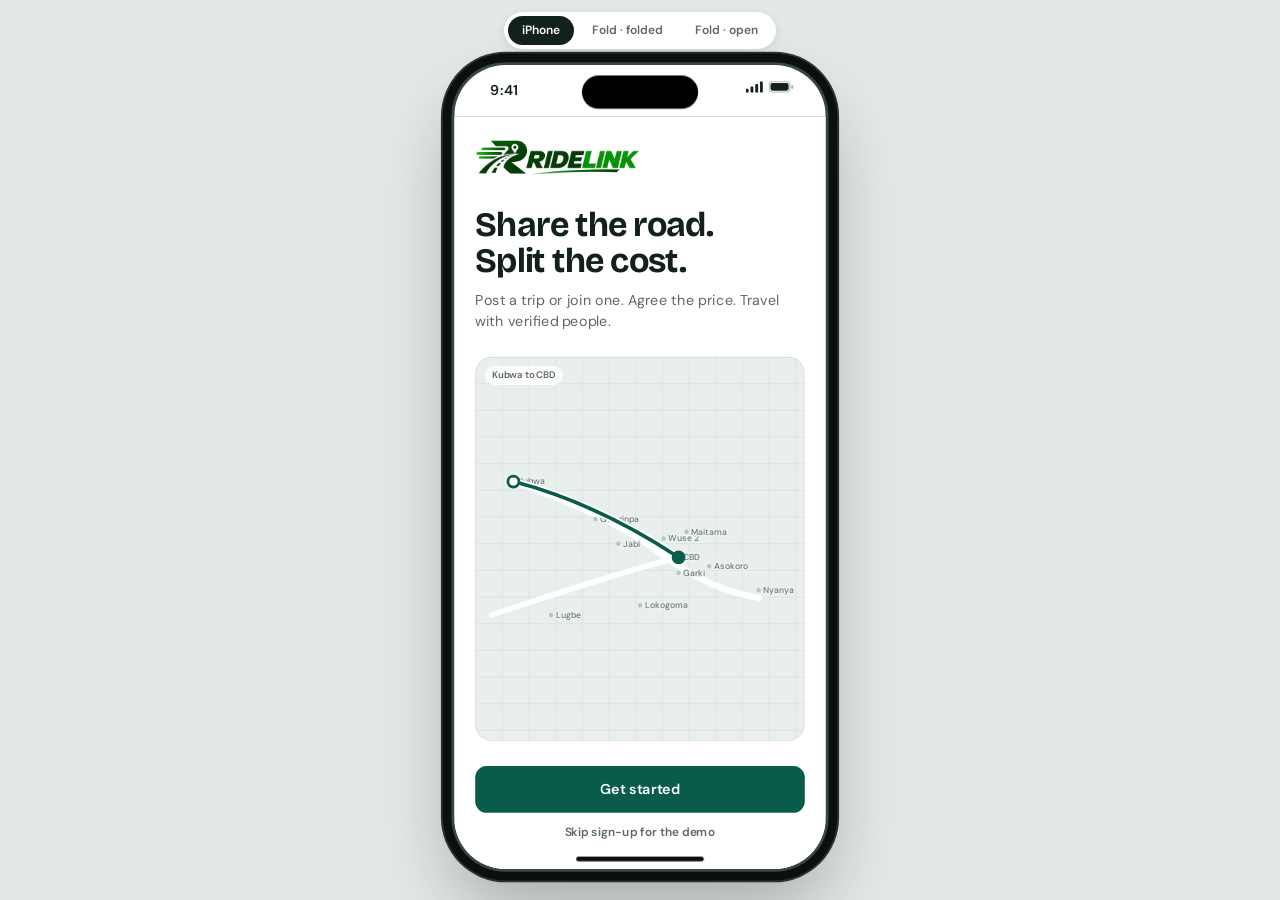
==== commit 8f49894e: "Installed iPhone app: stretch to the true bottom edge so no blank strip shows under the tab bar" ====
--- a/index.html
+++ b/index.html
@@ -4,6 +4,7 @@
 <meta charset="utf-8">
 <meta name="viewport" content="width=device-width, initial-scale=1, viewport-fit=cover, interactive-widget=resizes-content">
 <meta name="theme-color" content="#ffffff">
+<meta name="color-scheme" content="light">
 <meta name="apple-mobile-web-app-capable" content="yes">
 <meta name="apple-mobile-web-app-status-bar-style" content="default">
 <meta name="mobile-web-app-capable" content="yes">
@@ -19,7 +20,7 @@
 <link rel="preconnect" href="https://fonts.gstatic.com" crossorigin>
 <link href="https://fonts.googleapis.com/css2?family=Bricolage+Grotesque:wght@600;700;800&family=DM+Sans:wght@400;500;600;700&display=swap" rel="stylesheet">
 <link rel="stylesheet" href="assets/vendor/leaflet.css">
-<link rel="stylesheet" href="style.css?v=1795787626">
+<link rel="stylesheet" href="style.css?v=1795789853">
 </head>
 <body>
 <div class="devbar" id="devbar" role="group" aria-label="Preview device"></div>
@@ -37,7 +38,7 @@
   <div class="home"></div>
 </div>
 <script src="assets/vendor/leaflet.js"></script>
-<script src="config.js"></script>
-<script src="app.js?v=1795787626"></script>
+<script src="config.js?v=1795789853"></script>
+<script src="app.js?v=1795789853"></script>
 </body>
 </html>
--- a/style.css
+++ b/style.css
@@ -589,3 +589,50 @@
 .kv .tag{display:inline-block;font-size:10.5px;font-weight:700;padding:1px 6px;border-radius:8px;background:var(--soft);color:var(--muted);margin-left:4px}
 .kv .tag.tip{background:color-mix(in srgb,var(--good,#16a34a) 14%,transparent);color:var(--good,#16a34a)}
 details.ec .note{display:flex;align-items:center;gap:6px}
+/* live trip */
+.map.g.live .gslot{height:min(340px,42vh)}
+.maptag .pulse{display:inline-block;width:7px;height:7px;border-radius:50%;background:#e5484d;margin-right:5px;vertical-align:1px;animation:pl 1.4s infinite}
+@keyframes pl{0%{box-shadow:0 0 0 0 rgba(229,72,77,.5)}100%{box-shadow:0 0 0 8px rgba(229,72,77,0)}}
+.mfit{position:absolute;right:10px;bottom:56px;z-index:500;width:38px;height:38px;border-radius:12px;background:var(--surface);color:var(--muted);display:grid;place-items:center;box-shadow:0 2px 10px rgba(0,0,0,.16)}
+.gm.live.following .mloc{color:var(--brand)}
+.ltag span{position:absolute;transform:translate(-50%,calc(-100% - 10px));white-space:nowrap;color:#fff;font-size:10.5px;font-weight:700;padding:3px 8px;border-radius:8px;box-shadow:0 2px 6px rgba(0,0,0,.2)}
+.ltag span::after{content:"";position:absolute;left:50%;bottom:-4px;margin-left:-4px;border:4px solid transparent;border-bottom:0;border-top-color:var(--tc,#13211c)}
+.ltag{background:none;border:0}
+.card.live{padding:14px}
+.lhead{font-family:var(--display);font-size:17px;font-weight:700;line-height:1.25}
+.steps{display:grid;grid-template-columns:repeat(4,1fr);margin:12px 0 4px;position:relative}
+.steps .st{display:flex;flex-direction:column;align-items:center;gap:5px;position:relative;font-size:10.5px;font-weight:600;color:var(--muted);text-align:center}
+.steps .st i{width:12px;height:12px;border-radius:50%;background:var(--line);position:relative;z-index:1;box-sizing:border-box}
+.steps .st:not(:first-child)::before{content:"";position:absolute;top:5px;right:50%;width:100%;height:2px;background:var(--line)}
+.steps .st.done i{background:var(--brand)}
+.steps .st.done::before,.steps .st.now::before{background:var(--brand)!important}
+.steps .st.now i{background:#fff;border:3px solid var(--brand);box-shadow:0 0 0 4px color-mix(in srgb,var(--brand) 18%,transparent)}
+.steps .st.now{color:var(--ink,#13211c)}
+.lstats{display:grid;grid-template-columns:repeat(3,1fr);gap:8px;margin:10px 0}
+.lstats div{background:var(--soft);border-radius:12px;padding:8px 10px;min-width:0}
+.lstats b{display:block;font-size:14px;white-space:nowrap;overflow:hidden;text-overflow:ellipsis}
+.lstats span{font-size:10.5px;color:var(--muted);font-weight:600}
+.ibtn{width:38px;height:38px;border-radius:50%;background:var(--brand-soft);color:var(--brand);display:grid;place-items:center;flex:none}
+.tlog{padding:4px 14px}
+.tlog .ev{display:flex;gap:12px;padding:8px 0;border-top:1px solid var(--soft);font-size:13px}
+.tlog .ev:first-child{border-top:0}
+.tlog .ev:first-child p{font-weight:700}
+.tlog .ev span{color:var(--muted);font-size:11.5px;width:58px;flex:none;padding-top:1px}
+.tlog .ev p{margin:0}
+.gpsrow{gap:12px}
+/* Mapbox markers */
+.gm .mapboxgl-map{font:inherit}
+.gm .mapboxgl-ctrl-attrib{font-size:8.5px}
+.gm .mapboxgl-ctrl-logo{transform:scale(.8);transform-origin:left bottom}
+.mpin{width:15px;height:15px;border-radius:50%;border:3px solid;box-sizing:border-box}
+.mtag{pointer-events:none;padding-bottom:12px}
+.mtag span{display:block;position:relative;white-space:nowrap;color:#fff;font-size:10.5px;font-weight:700;padding:3px 8px;border-radius:8px;box-shadow:0 2px 6px rgba(0,0,0,.2)}
+.mtag span::after{content:"";position:absolute;left:50%;bottom:-4px;margin-left:-4px;border:4px solid transparent;border-bottom:0;border-top-color:var(--tc,#13211c)}
+.mcar{width:26px;height:26px;pointer-events:none}
+.mcar svg{width:26px;height:26px;display:block;filter:drop-shadow(0 1px 2px rgba(0,0,0,.3))}
+.macc{border-radius:50%;background:rgba(47,128,237,.12);pointer-events:none}
+.mapboxgl-marker.udot{width:20px;height:20px}
+
+/* installed iPhone: reach the true bottom edge, no blank strip under the tab bar */
+body.bare .phone{bottom:calc(-1 * var(--gap,0px))!important}
+body.bare nav.tabs{padding-bottom:max(8px,env(safe-area-inset-bottom),var(--homepad,0px))}
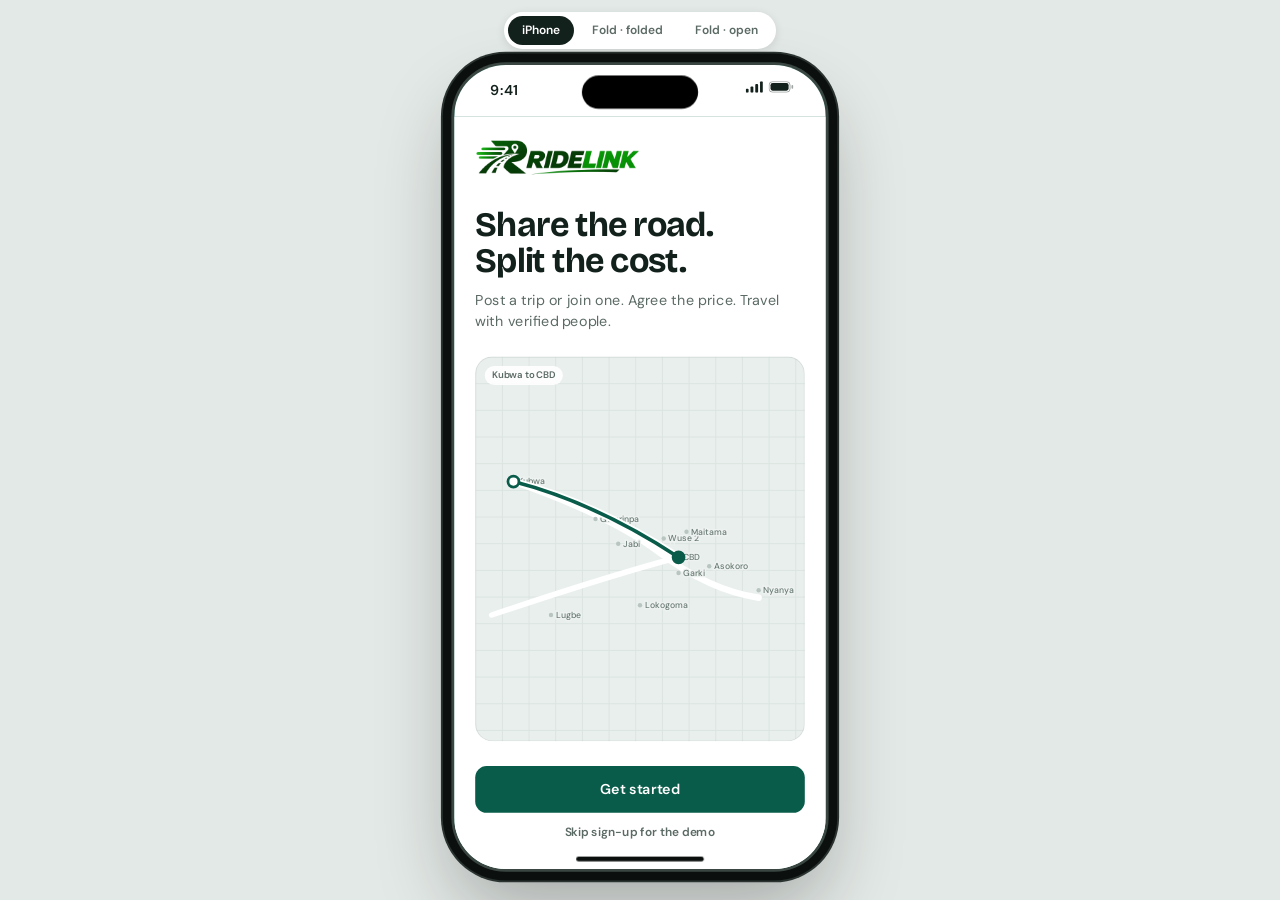
==== commit 74ed4830: "Undo bottom stretch; reduce space under the tab bar" ====
--- a/index.html
+++ b/index.html
@@ -20,7 +20,7 @@
 <link rel="preconnect" href="https://fonts.gstatic.com" crossorigin>
 <link href="https://fonts.googleapis.com/css2?family=Bricolage+Grotesque:wght@600;700;800&family=DM+Sans:wght@400;500;600;700&display=swap" rel="stylesheet">
 <link rel="stylesheet" href="assets/vendor/leaflet.css">
-<link rel="stylesheet" href="style.css?v=1795789853">
+<link rel="stylesheet" href="style.css?v=1795790006">
 </head>
 <body>
 <div class="devbar" id="devbar" role="group" aria-label="Preview device"></div>
@@ -38,7 +38,7 @@
   <div class="home"></div>
 </div>
 <script src="assets/vendor/leaflet.js"></script>
-<script src="config.js?v=1795789853"></script>
-<script src="app.js?v=1795789853"></script>
+<script src="config.js?v=1795790006"></script>
+<script src="app.js?v=1795790006"></script>
 </body>
 </html>
--- a/style.css
+++ b/style.css
@@ -633,6 +633,5 @@
 .macc{border-radius:50%;background:rgba(47,128,237,.12);pointer-events:none}
 .mapboxgl-marker.udot{width:20px;height:20px}
 
-/* installed iPhone: reach the true bottom edge, no blank strip under the tab bar */
-body.bare .phone{bottom:calc(-1 * var(--gap,0px))!important}
-body.bare nav.tabs{padding-bottom:max(8px,env(safe-area-inset-bottom),var(--homepad,0px))}
+/* installed iPhone: less empty space under the tab bar */
+body.bare nav.tabs{padding-bottom:6px!important}
